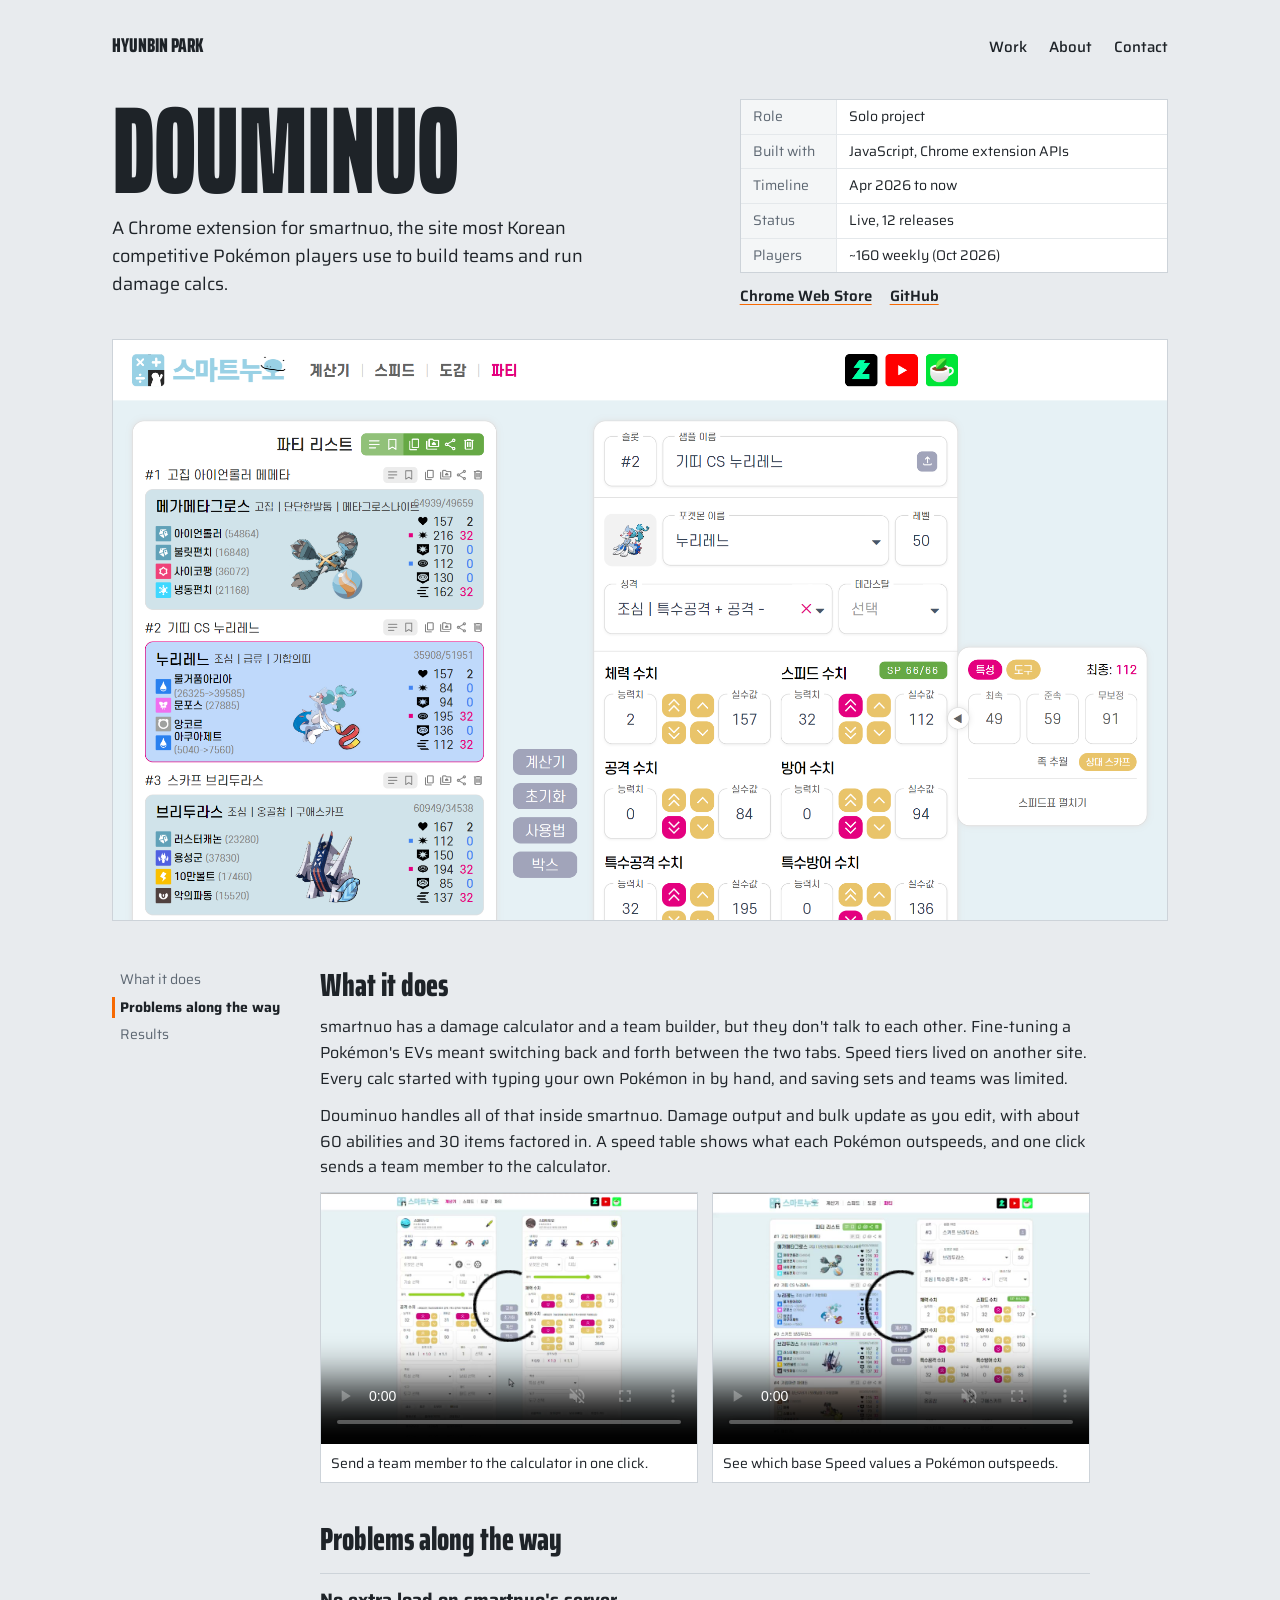
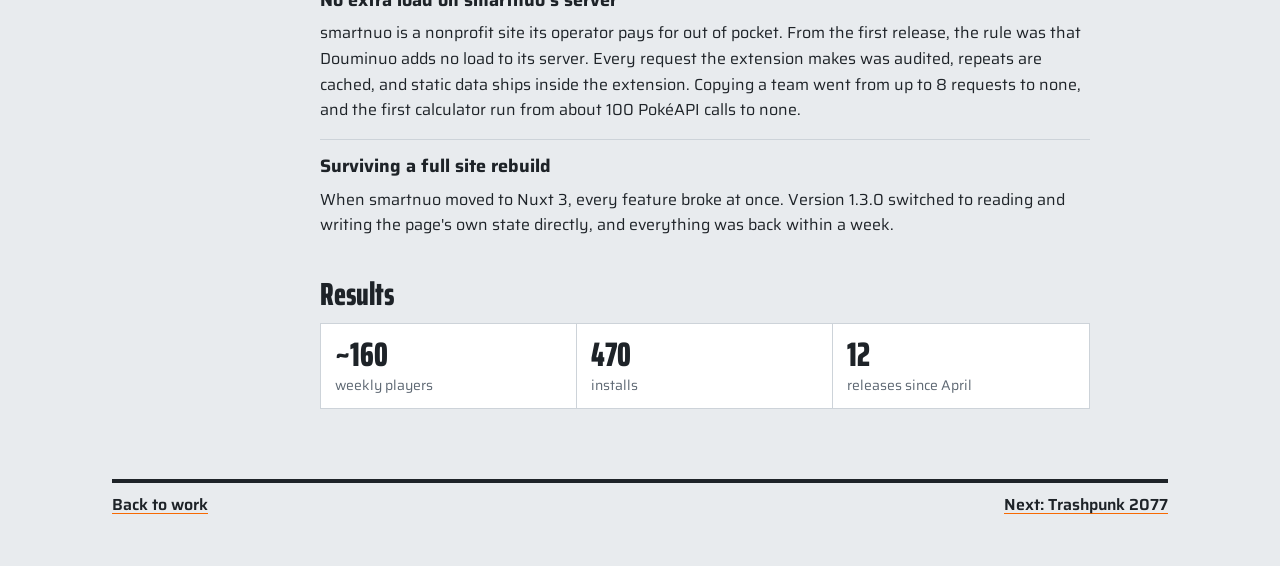
==== douminuo.html @ 26d714ae "fix: responsive and accessibility pass" ====
<!doctype html>
<html lang="en">
<head>
<meta charset="utf-8">
<meta name="viewport" content="width=device-width, initial-scale=1">
<title>Douminuo, Hyunbin Park</title>
<meta name="description" content="Douminuo, a Chrome extension for smartnuo used weekly by about 160 competitive Pokémon players.">
<link rel="preconnect" href="https://fonts.googleapis.com">
<link rel="preconnect" href="https://fonts.gstatic.com" crossorigin>
<link href="https://fonts.googleapis.com/css2?family=Saira:wdth,wght@50..125,300..900&display=swap" rel="stylesheet">
<link rel="stylesheet" href="styles.css">
</head>
<body>
<div class="page">
  <nav class="topbar" aria-label="Main"><a class="home" href="index.html">Hyunbin Park</a><span><a href="index.html#work">Work</a><a href="index.html#about">About</a><a href="index.html#contact">Contact</a></span></nav>

  <header class="cs-head">
    <div>
      <h1 class="cs-title">Douminuo</h1>
      <p class="sum">A Chrome extension for smartnuo, the site most Korean competitive Pokémon players use to build teams and run damage calcs.</p>
    </div>
    <div>
      <dl class="insp">
        <dt>Role</dt><dd>Solo project</dd>
        <dt>Built with</dt><dd>JavaScript, Chrome extension APIs</dd>
        <dt>Timeline</dt><dd>Apr 2026 to now</dd>
        <dt>Status</dt><dd>Live, 12 releases</dd>
        <dt>Players</dt><dd>~160 weekly (Oct 2026)</dd>
      </dl>
      <div class="links"><a href="https://chromewebstore.google.com/detail/bmgohocnliecjcefhnaakbdcfjcdmoan">Chrome Web Store</a><a href="https://github.com/douminuo/douminuo/blob/main/README.en.md">GitHub</a></div>
    </div>
  </header>

  <div class="heroimg"><img src="assets/douminuo-overview.png" alt="Douminuo showing damage and bulk numbers on smartnuo's team page" width="2093" height="1152"></div>

  <main class="cs-body">
    <nav class="toc" aria-label="On this page">
      <a href="#what">What it does</a><a href="#problems">Problems along the way</a><a href="#results">Results</a>
    </nav>
    <div class="col">
      <h2 id="what">What it does</h2>
      <p>smartnuo has a damage calculator and a team builder, but they don't talk to each other. Fine-tuning a Pokémon's EVs meant switching back and forth between the two tabs. Speed tiers lived on another site. Every calc started with typing your own Pokémon in by hand, and saving sets and teams was limited.</p>
      <p>Douminuo handles all of that inside smartnuo. Damage output and bulk update as you edit, with about 60 abilities and 30 items factored in. A speed table shows what each Pokémon outspeeds, and one click sends a team member to the calculator.</p>
      <div class="feat">
        <figure><video src="assets/douminuo-calc.mp4" width="960" height="640" poster="assets/douminuo-calc.jpg" muted loop playsinline preload="none" data-autoplay aria-label="A team member is sent to the calculator in one click"></video><figcaption>Send a team member to the calculator in one click.</figcaption></figure>
        <figure><video src="assets/douminuo-speed.mp4" width="960" height="640" poster="assets/douminuo-speed.jpg" muted loop playsinline preload="none" data-autoplay aria-label="The speed table lists which base Speed values a Pokémon outspeeds"></video><figcaption>See which base Speed values a Pokémon outspeeds.</figcaption></figure>
      </div>

      <h2 id="problems">Problems along the way</h2>
      <div class="prob">
        <h3>No extra load on smartnuo's server</h3>
        <p>smartnuo is a nonprofit site its operator pays for out of pocket. From the first release, the rule was that Douminuo adds no load to its server. Every request the extension makes was audited, repeats are cached, and static data ships inside the extension. Copying a team went from up to 8 requests to none, and the first calculator run from about 100 PokéAPI calls to none.</p>
      </div>
      <div class="prob">
        <h3>Surviving a full site rebuild</h3>
        <p>When smartnuo moved to Nuxt 3, every feature broke at once. Version 1.3.0 switched to reading and writing the page's own state directly, and everything was back within a week.</p>
      </div>

      <h2 id="results">Results</h2>
      <div class="nums">
        <div><b>~160</b>weekly players</div>
        <div><b>470</b>installs</div>
        <div><b>12</b>releases since April</div>
      </div>
    </div>
  </main>

  <nav class="pager" aria-label="Projects"><a href="index.html#work">Back to work</a><a href="trashpunk-2077.html">Next: Trashpunk 2077</a></nav>
</div>
<script>
  // Loops play only while on screen, never under reduced motion; controls let anyone pause them.
  const calm = matchMedia('(prefers-reduced-motion: reduce)').matches;
  const vids = document.querySelectorAll('video[data-autoplay]');
  vids.forEach(v => v.controls = true);
  if (!calm) {
    const vio = new IntersectionObserver(es => es.forEach(e => {
      const v = e.target; v.inView = e.isIntersecting;
      if (!v.inView) v.pause(); else if (!v.held) v.play();
    }));
    vids.forEach(v => {
      // A loop the visitor paused stays paused when scrolled back into view.
      v.addEventListener('pause', () => { if (v.inView) v.held = true; });
      v.addEventListener('play', () => { v.held = false; });
      vio.observe(v);
    });
  }
  // Mark the TOC entry for the section nearest the top of the screen.
  const tio = new IntersectionObserver(es => es.forEach(e => {
    if (e.isIntersecting) document.querySelectorAll('.toc a').forEach(a => a.setAttribute('aria-current', a.hash === '#' + e.target.id));
  }), { rootMargin: '0px 0px -60% 0px' });
  document.querySelectorAll('.col h2[id]').forEach(h => tio.observe(h));
</script>
</body>
</html>
---- styles.css ----
:root {
  --bg: #E8EBEE; --surface: #FFFFFF; --ink: #1E2328; --muted: #5E6873; --line: #CDD3D9; --accent: #F76902;
  --row: #E4E8EB; --key: #F4F6F7; --media: #D9DEE3;
}
* { box-sizing: border-box; }
html { -webkit-text-size-adjust: 100%; }
body { margin: 0; background: var(--bg); color: var(--ink); font-family: "Saira", sans-serif; font-size: 16px; line-height: 1.55; }
p { margin: 0 0 12px; text-wrap: pretty; }
h1, h2, h3 { text-wrap: balance; }
img, video { display: block; width: 100%; height: auto; }
a { color: var(--ink); text-decoration-color: var(--accent); text-underline-offset: 3px; }
a:hover { color: var(--accent); }
:focus-visible { outline: 3px solid var(--accent); outline-offset: 2px; }

.page { max-width: 1120px; margin: 0 auto; padding: 28px 32px 48px; }
.nav, .topbar { display: flex; justify-content: flex-end; gap: 22px; font-size: 15px; font-weight: 500; }
.topbar { justify-content: space-between; align-items: baseline; }
.nav a, .topbar a { text-decoration: none; }
.nav a, .topbar a, .more a, .links a, .lk a, .contact a { padding-block: 2px; }
.topbar .home { font-stretch: 62%; font-weight: 850; font-size: 20px; text-transform: uppercase; white-space: nowrap; }
.topbar span { display: flex; gap: 22px; }

/* Homepage hero */
.hero { margin-top: 28px; }
.name { font-stretch: 50%; font-weight: 900; font-size: clamp(72px, 13vw, 168px); line-height: .8; letter-spacing: -1px; margin: 0; text-transform: uppercase; }
.hero-row { display: flex; justify-content: space-between; align-items: baseline; gap: 8px 16px; flex-wrap: wrap;
  border-top: 4px solid var(--ink); margin-top: 14px; padding-top: 8px; }
.role { font-weight: 700; font-size: 20px; }
/* Orange as a marker, not text: #F76902 on --bg is 2.5:1. */
.avail { font-weight: 600; border-left: 4px solid var(--accent); padding-left: 8px; }
.lede { margin-top: 10px; max-width: 60ch; font-size: 17px; }

/* Featured projects */
.work { margin-top: 56px; display: grid; gap: 28px; }
.proj { display: grid; grid-template-columns: 7fr 5fr; background: var(--surface); border: 1px solid var(--line); }
.proj .media { border-right: 1px solid var(--line); background: var(--media); }
.side { display: flex; flex-direction: column; }
.proj h2 { font-stretch: 62%; font-weight: 850; font-size: 38px; line-height: 1; margin: 16px 16px 6px; }
.blurb { margin: 0 16px 14px; font-size: 15px; max-width: 44ch; }
.insp { display: grid; grid-template-columns: 96px 1fr; font-size: 14px; margin: 0; }
.proj .insp { border-top: 1px solid var(--line); margin-top: auto; }
.insp dt, .insp dd { margin: 0; padding: 6px 12px; border-bottom: 1px solid var(--row); }
.insp dt { color: var(--muted); background: var(--key); border-right: 1px solid var(--row); }
.insp dt:last-of-type, .insp dd:last-of-type { border-bottom: 0; }
.more { padding: 10px 16px; border-top: 1px solid var(--line); font-weight: 600; font-size: 15px; display: flex; flex-wrap: wrap; gap: 6px 18px; }

/* Sections */
.sec-h { font-stretch: 62%; font-weight: 850; font-size: 34px; line-height: 1.05; margin: 64px 0 10px; }
.other { width: 100%; border-collapse: collapse; font-size: 15px; }
.other th, .other td { padding: 9px 10px 9px 0; border-top: 1px solid var(--line); vertical-align: baseline; }
.other th { font-weight: 700; text-align: left; width: 170px; }
.other .eng { color: var(--muted); width: 110px; }
.other .lk { text-align: right; width: 70px; }
.about { display: grid; grid-template-columns: 160px 1fr; gap: 24px; align-items: start; }
.about img { aspect-ratio: 1; object-fit: cover; object-position: 50% 30%; }
.about p { max-width: 62ch; }
.contact { display: flex; flex-wrap: wrap; gap: 10px 28px; font-size: 17px; font-weight: 600; }

/* Case study */
.cs-head { display: grid; grid-template-columns: 7fr 5fr; gap: 28px; margin-top: 36px; align-items: end; }
.cs-title { font-stretch: 50%; font-weight: 900; font-size: clamp(56px, 10vw, 124px); line-height: .82; margin: 0; letter-spacing: -1px; text-transform: uppercase; }
.sum { font-size: 18px; margin-top: 14px; max-width: 46ch; }
.cs-head .insp { background: var(--surface); border: 1px solid var(--line); }
.links { display: flex; flex-wrap: wrap; gap: 6px 18px; font-weight: 600; font-size: 15px; margin-top: 10px; }
.heroimg { margin-top: 28px; border: 1px solid var(--line); background: var(--media); }
.cs-body { display: grid; grid-template-columns: 180px 1fr; gap: 28px; margin-top: 48px; }
.toc { position: sticky; top: 16px; align-self: start; font-size: 14px; display: flex; flex-direction: column; gap: 6px; }
.toc a { text-decoration: none; color: var(--muted); padding-left: 8px; }
.toc a[aria-current="true"] { color: var(--ink); font-weight: 700; box-shadow: inset 3px 0 0 var(--accent); }
.col { max-width: 70ch; min-width: 0; line-height: 1.6; }
.col h2 { font-stretch: 62%; font-weight: 850; font-size: 32px; line-height: 1.05; margin: 40px 0 12px; scroll-margin-top: 16px; }
.col h2:first-child { margin-top: 0; }
.feat { display: grid; grid-template-columns: 1fr 1fr; gap: 14px; margin: 6px 0 4px; }
.feat figure { margin: 0; background: var(--surface); border: 1px solid var(--line); }
.feat figcaption { font-size: 14px; padding: 8px 10px; }
.prob { border-top: 1px solid var(--line); padding-top: 12px; margin-top: 16px; }
.prob h3 { font-size: 18px; font-weight: 700; margin: 0 0 6px; }
.nums { display: grid; grid-template-columns: repeat(3, 1fr); background: var(--surface); border: 1px solid var(--line); margin: 6px 0 14px; }
.nums div { padding: 12px 14px; border-right: 1px solid var(--line); font-size: 14px; color: var(--muted); }
.nums div:last-child { border-right: 0; }
.nums b { display: block; font-stretch: 62%; font-weight: 850; font-size: 34px; color: var(--ink); line-height: 1.1; }
.diagram { background: var(--surface); border: 1px solid var(--line); padding: 18px; margin: 6px 0 14px; overflow-x: auto; }
.diagram svg { width: 100%; min-width: 520px; height: auto; font-family: "Saira", sans-serif; }
.pager { display: flex; justify-content: space-between; gap: 16px; border-top: 4px solid var(--ink); margin-top: 56px; padding-top: 10px; font-weight: 600; }

@media (max-width: 760px) {
  .page { padding: 20px 16px 40px; }
  .proj, .cs-head, .cs-body, .about { grid-template-columns: 1fr; }
  .proj .media { border-right: 0; border-bottom: 1px solid var(--line); }
  .toc { display: none; }
  .feat { grid-template-columns: 1fr; }
  .about img { width: 140px; }
  .other th { width: auto; }
  .other .eng { display: none; }
  .nums b { font-size: 26px; }
}
@media (prefers-reduced-motion: reduce) { html { scroll-behavior: auto; } }
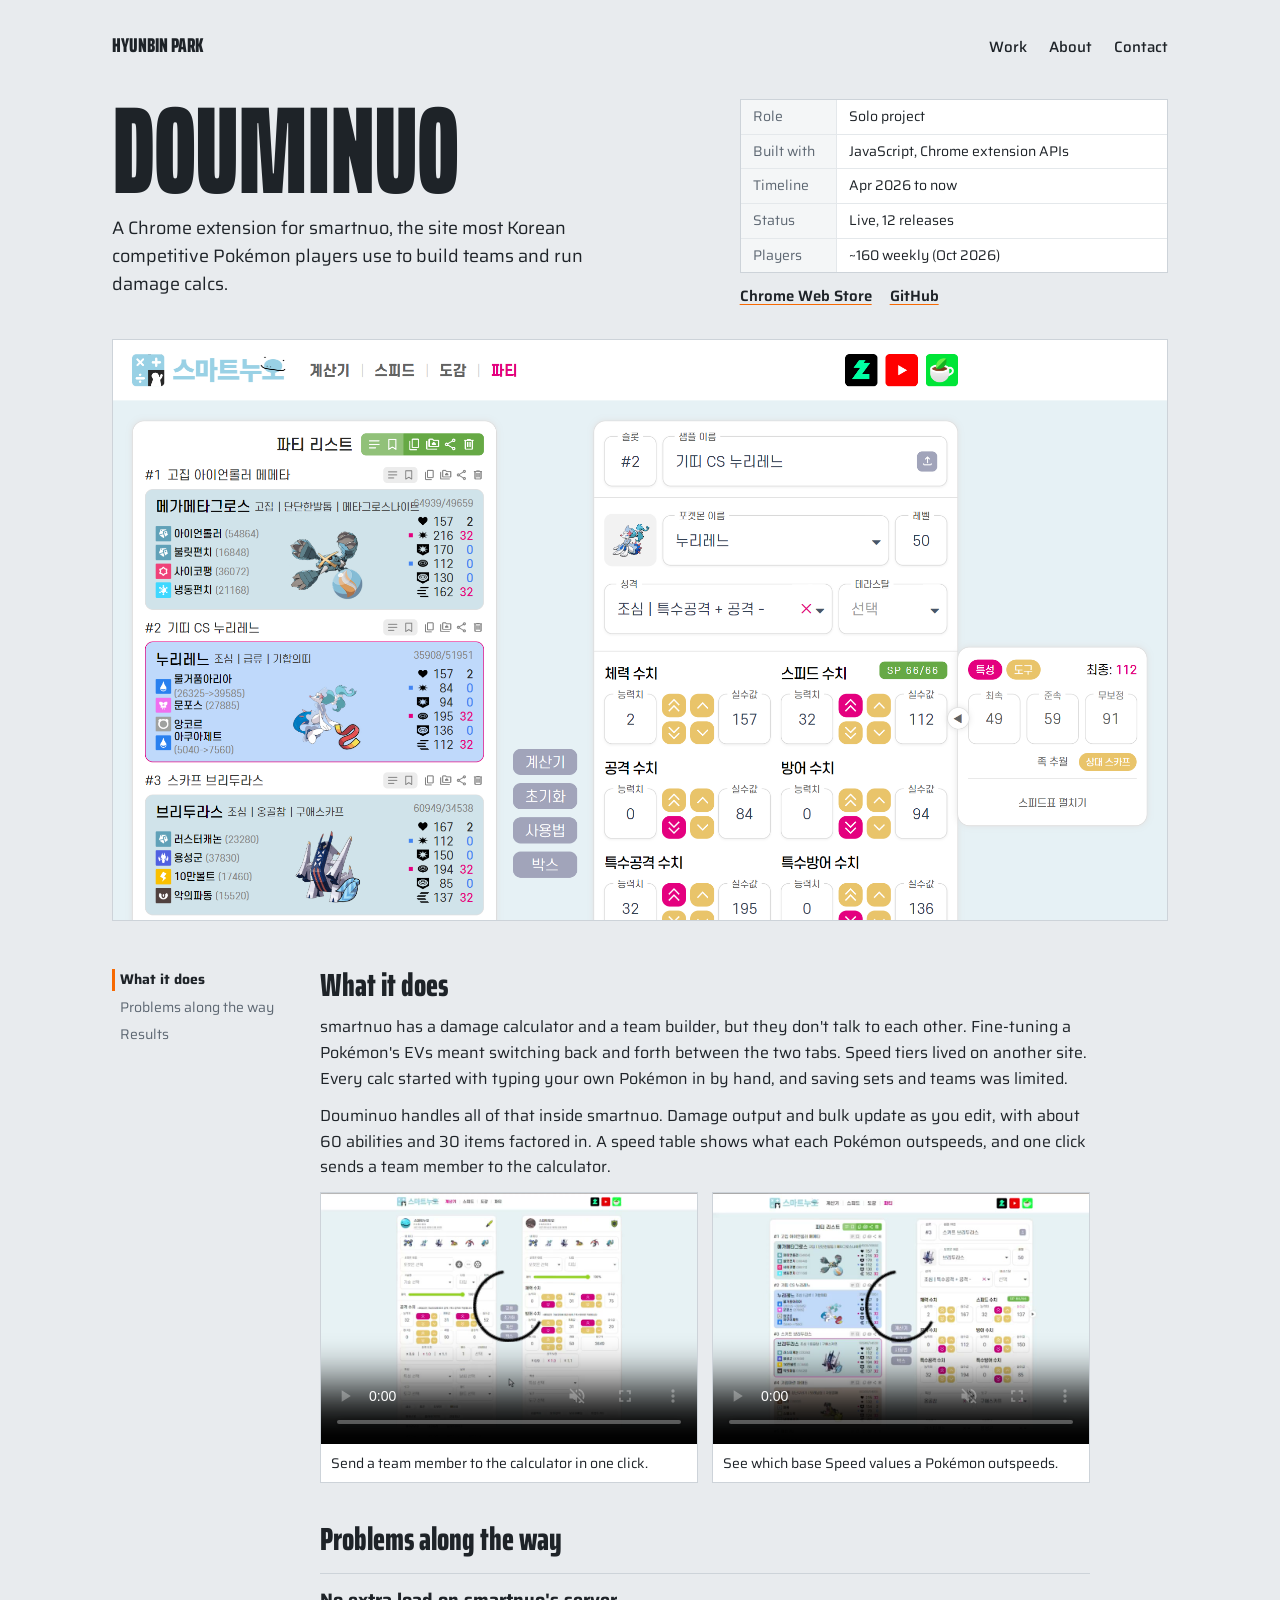
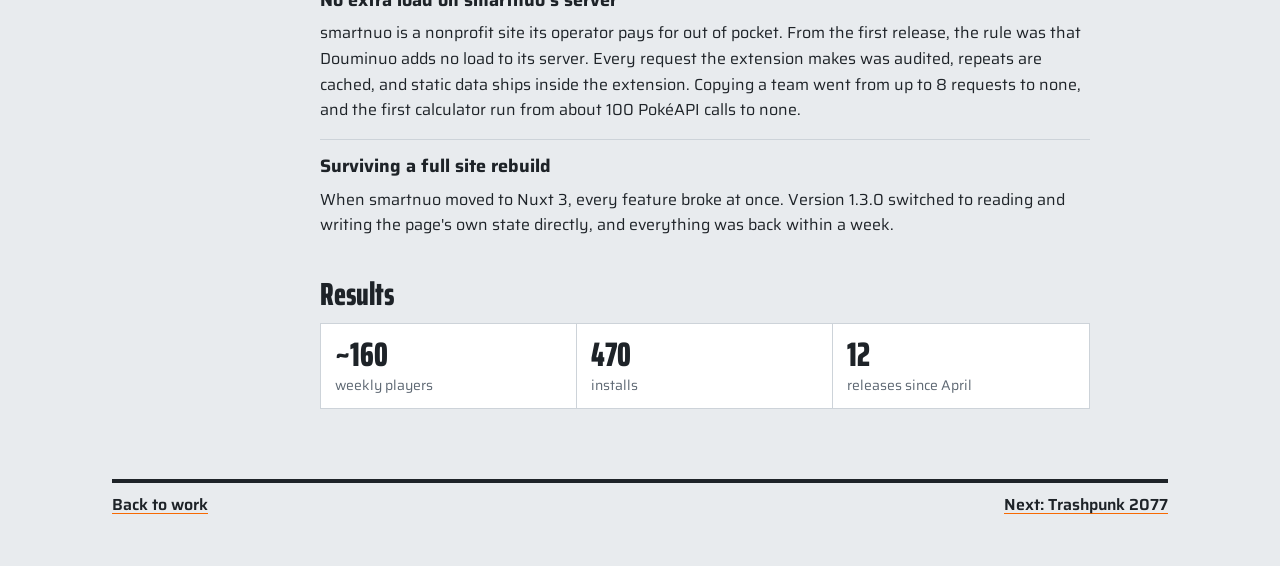
==== commit 99d6c640: "fix: highlight the last case study section in the table of contents" ====
--- a/douminuo.html
+++ b/douminuo.html
@@ -84,11 +84,17 @@
       vio.observe(v);
     });
   }
-  // Mark the TOC entry for the section nearest the top of the screen.
-  const tio = new IntersectionObserver(es => es.forEach(e => {
-    if (e.isIntersecting) document.querySelectorAll('.toc a').forEach(a => a.setAttribute('aria-current', a.hash === '#' + e.target.id));
-  }), { rootMargin: '0px 0px -60% 0px' });
-  document.querySelectorAll('.col h2[id]').forEach(h => tio.observe(h));
+  // Mark the TOC entry for the last section whose heading has passed 40% down the screen.
+  // At the bottom of the page the last section wins, since short ones never reach that line.
+  const heads = [...document.querySelectorAll('.col h2[id]')];
+  const tocLinks = document.querySelectorAll('.toc a');
+  function markToc() {
+    const atEnd = scrollY + innerHeight >= document.documentElement.scrollHeight - 2;
+    const cur = atEnd ? heads.at(-1) : heads.filter(h => h.getBoundingClientRect().top < innerHeight * 0.4).at(-1) ?? heads[0];
+    tocLinks.forEach(a => a.hash === '#' + cur.id ? a.setAttribute('aria-current', 'location') : a.removeAttribute('aria-current'));
+  }
+  addEventListener('scroll', markToc, { passive: true });
+  markToc();
 </script>
 </body>
 </html>
--- a/styles.css
+++ b/styles.css
@@ -66,7 +66,7 @@
 .cs-body { display: grid; grid-template-columns: 180px 1fr; gap: 28px; margin-top: 48px; }
 .toc { position: sticky; top: 16px; align-self: start; font-size: 14px; display: flex; flex-direction: column; gap: 6px; }
 .toc a { text-decoration: none; color: var(--muted); padding-left: 8px; }
-.toc a[aria-current="true"] { color: var(--ink); font-weight: 700; box-shadow: inset 3px 0 0 var(--accent); }
+.toc a[aria-current] { color: var(--ink); font-weight: 700; box-shadow: inset 3px 0 0 var(--accent); }
 .col { max-width: 70ch; min-width: 0; line-height: 1.6; }
 .col h2 { font-stretch: 62%; font-weight: 850; font-size: 32px; line-height: 1.05; margin: 40px 0 12px; scroll-margin-top: 16px; }
 .col h2:first-child { margin-top: 0; }
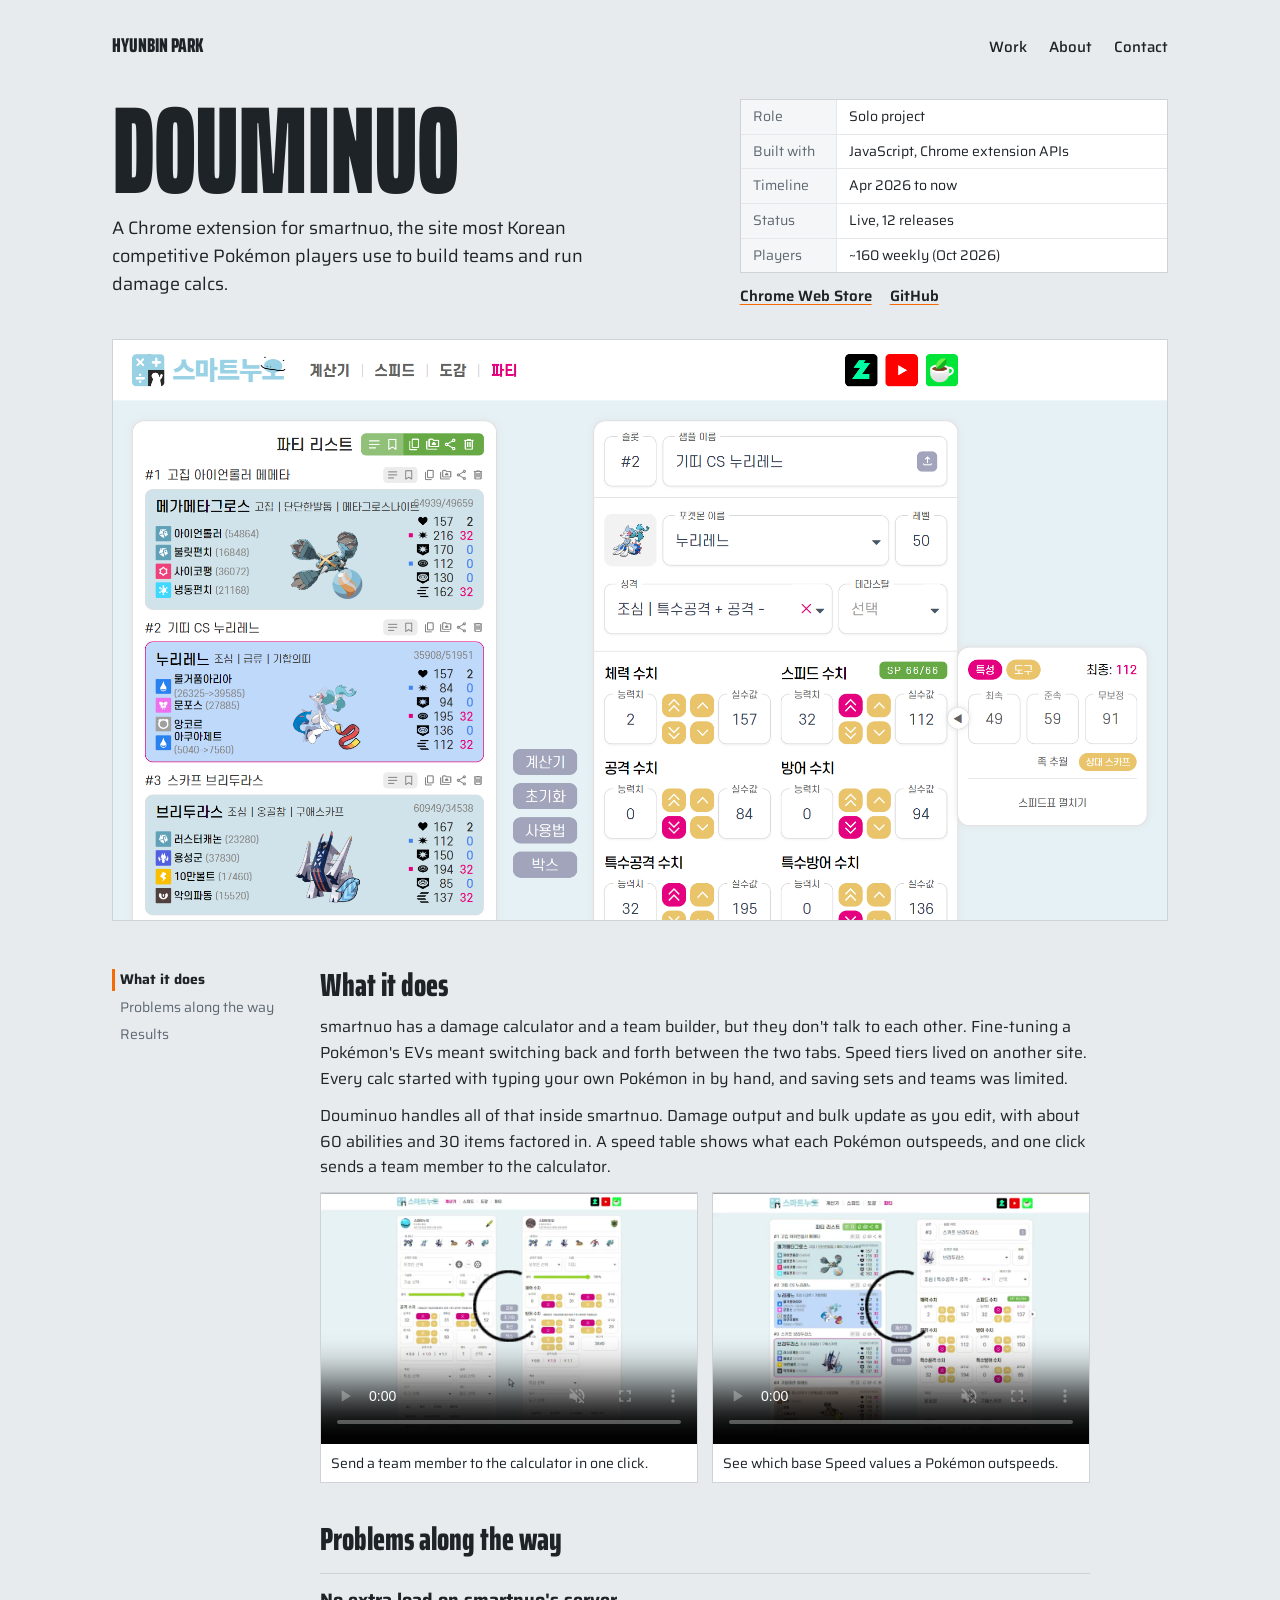
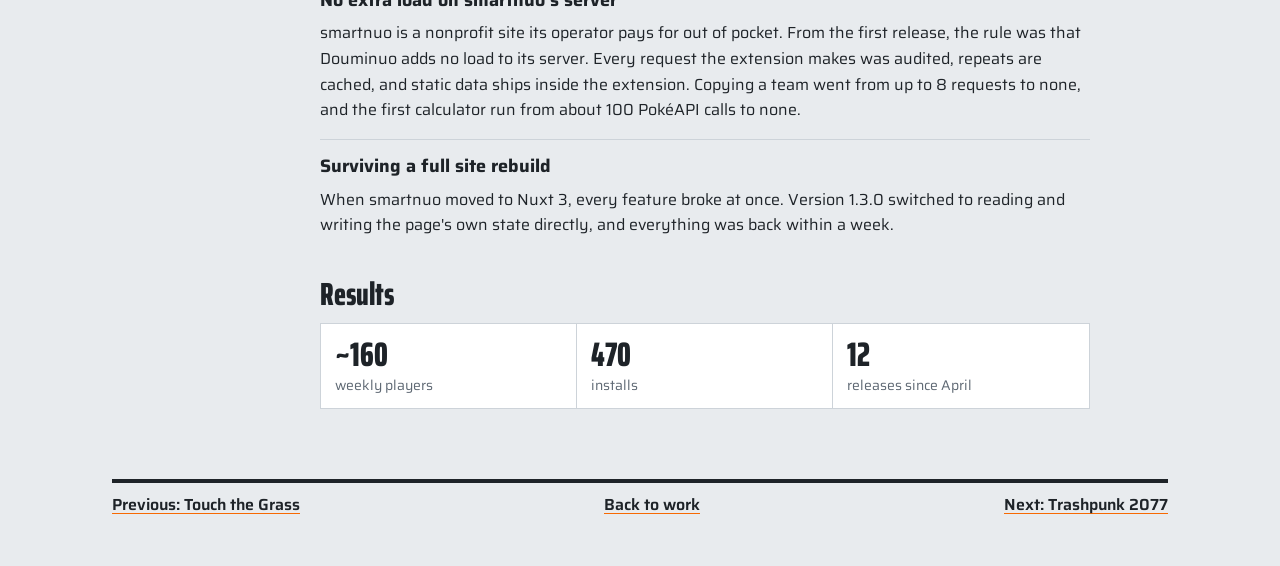
==== commit 504e3be8: "fix: open external links in new tabs, add previous links, fill card media" ====
--- a/douminuo.html
+++ b/douminuo.html
@@ -27,7 +27,7 @@
         <dt>Status</dt><dd>Live, 12 releases</dd>
         <dt>Players</dt><dd>~160 weekly (Oct 2026)</dd>
       </dl>
-      <div class="links"><a href="https://chromewebstore.google.com/detail/bmgohocnliecjcefhnaakbdcfjcdmoan">Chrome Web Store</a><a href="https://github.com/douminuo/douminuo/blob/main/README.en.md">GitHub</a></div>
+      <div class="links"><a href="https://chromewebstore.google.com/detail/bmgohocnliecjcefhnaakbdcfjcdmoan" target="_blank" rel="noopener">Chrome Web Store</a><a href="https://github.com/douminuo/douminuo/blob/main/README.en.md" target="_blank" rel="noopener">GitHub</a></div>
     </div>
   </header>
 
@@ -65,7 +65,7 @@
     </div>
   </main>
 
-  <nav class="pager" aria-label="Projects"><a href="index.html#work">Back to work</a><a href="trashpunk-2077.html">Next: Trashpunk 2077</a></nav>
+  <nav class="pager" aria-label="Projects"><a href="touch-the-grass.html">Previous: Touch the Grass</a><a href="index.html#work">Back to work</a><a href="trashpunk-2077.html">Next: Trashpunk 2077</a></nav>
 </div>
 <script>
   // Loops play only while on screen, never under reduced motion; controls let anyone pause them.
--- a/styles.css
+++ b/styles.css
@@ -34,6 +34,8 @@
 .work { margin-top: 56px; display: grid; gap: 28px; }
 .proj { display: grid; grid-template-columns: 7fr 5fr; background: var(--surface); border: 1px solid var(--line); }
 .proj .media { border-right: 1px solid var(--line); background: var(--media); }
+/* Fill the media column when the side column is taller than the image. */
+.proj .media img { height: 100%; object-fit: cover; }
 .side { display: flex; flex-direction: column; }
 .proj h2 { font-stretch: 62%; font-weight: 850; font-size: 38px; line-height: 1; margin: 16px 16px 6px; }
 .blurb { margin: 0 16px 14px; font-size: 15px; max-width: 44ch; }
@@ -81,7 +83,7 @@
 .nums b { display: block; font-stretch: 62%; font-weight: 850; font-size: 34px; color: var(--ink); line-height: 1.1; }
 .diagram { background: var(--surface); border: 1px solid var(--line); padding: 18px; margin: 6px 0 14px; overflow-x: auto; }
 .diagram svg { width: 100%; min-width: 520px; height: auto; font-family: "Saira", sans-serif; }
-.pager { display: flex; justify-content: space-between; gap: 16px; border-top: 4px solid var(--ink); margin-top: 56px; padding-top: 10px; font-weight: 600; }
+.pager { display: flex; flex-wrap: wrap; justify-content: space-between; gap: 8px 16px; border-top: 4px solid var(--ink); margin-top: 56px; padding-top: 10px; font-weight: 600; }
 
 @media (max-width: 760px) {
   .page { padding: 20px 16px 40px; }
@@ -93,5 +95,8 @@
   .other th { width: auto; }
   .other .eng { display: none; }
   .nums b { font-size: 26px; }
+  .pager { display: grid; grid-template-columns: 1fr 1fr; }
+  .pager a:nth-child(2) { order: 1; grid-column: 1 / -1; }
+  .pager a:last-child { text-align: right; }
 }
 @media (prefers-reduced-motion: reduce) { html { scroll-behavior: auto; } }
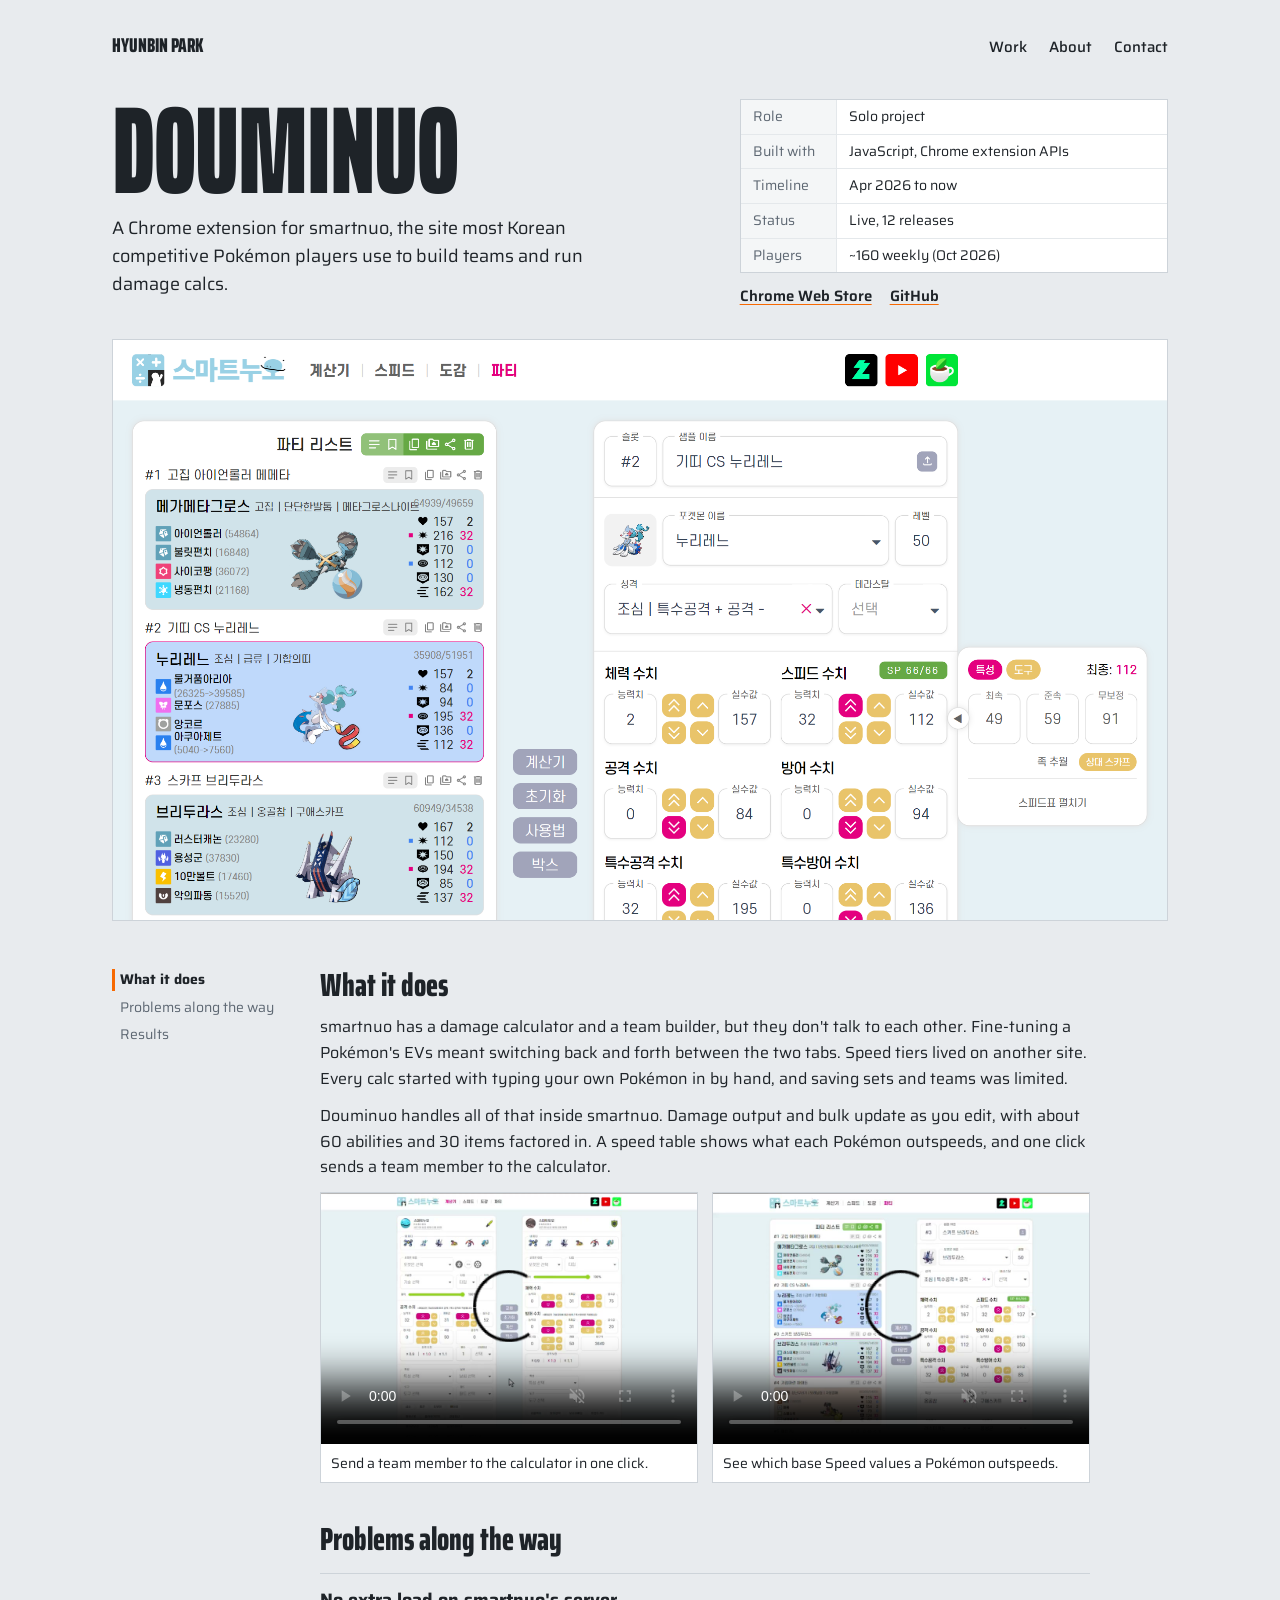
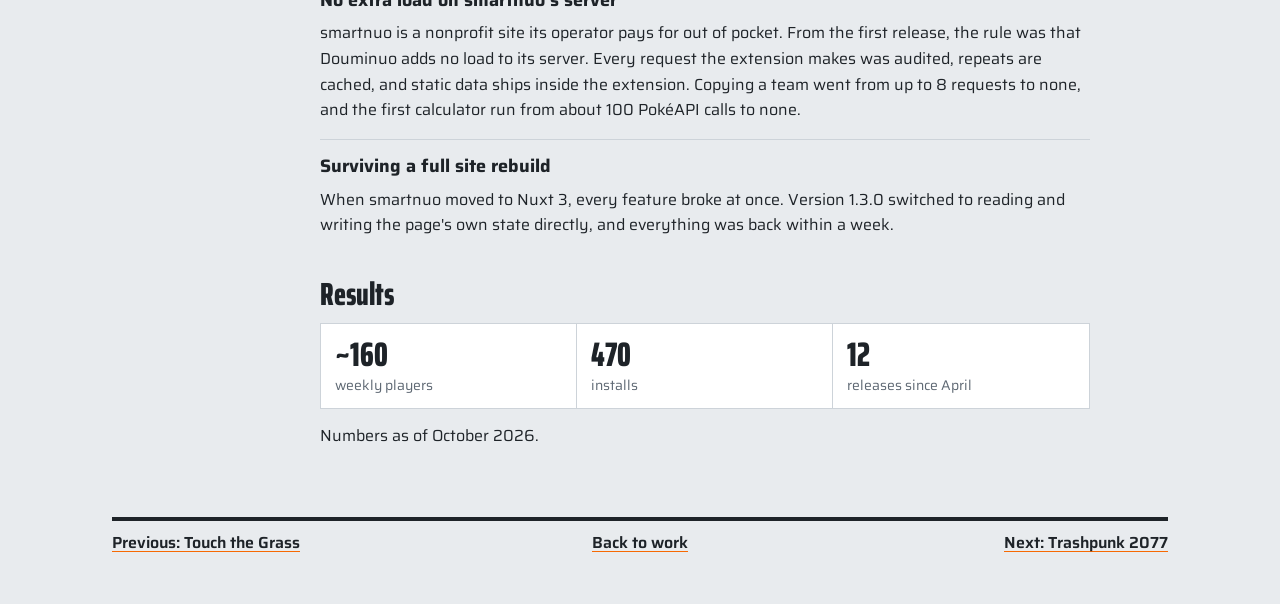
==== commit 3b979e3b: "feat: trim other work, make rows clickable, date Douminuo results" ====
--- a/douminuo.html
+++ b/douminuo.html
@@ -62,6 +62,7 @@
         <div><b>470</b>installs</div>
         <div><b>12</b>releases since April</div>
       </div>
+      <p>Numbers as of October 2026.</p>
     </div>
   </main>
 
--- a/styles.css
+++ b/styles.css
@@ -32,12 +32,20 @@
 
 /* Featured projects */
 .work { margin-top: 56px; display: grid; gap: 28px; }
-.proj { display: grid; grid-template-columns: 7fr 5fr; background: var(--surface); border: 1px solid var(--line); }
+.proj { position: relative; display: grid; grid-template-columns: 7fr 5fr; background: var(--surface); border: 1px solid var(--line); }
 .proj .media { border-right: 1px solid var(--line); background: var(--media); }
 /* Fill the media column when the side column is taller than the image. */
 .proj .media img { height: 100%; object-fit: cover; }
 .side { display: flex; flex-direction: column; }
 .proj h2 { font-stretch: 62%; font-weight: 850; font-size: 38px; line-height: 1; margin: 16px 16px 6px; }
+/* The title link covers the whole card; the outside links sit above it. */
+.proj h2 a { text-decoration: none; }
+.proj h2 a::after { content: ""; position: absolute; inset: 0; }
+.proj h2 a:focus-visible { outline: none; }
+.proj:has(h2 a:focus-visible) { outline: 3px solid var(--accent); outline-offset: 2px; }
+.proj:has(h2 a:hover) { border-color: var(--ink); }
+.proj:has(h2 a:hover) h2 a { color: var(--ink); text-decoration: underline; text-decoration-color: var(--accent); text-decoration-thickness: 3px; }
+.proj .more a { position: relative; z-index: 1; }
 .blurb { margin: 0 16px 14px; font-size: 15px; max-width: 44ch; }
 .insp { display: grid; grid-template-columns: 96px 1fr; font-size: 14px; margin: 0; }
 .proj .insp { border-top: 1px solid var(--line); margin-top: auto; }
@@ -49,14 +57,29 @@
 /* Sections */
 .sec-h { font-stretch: 62%; font-weight: 850; font-size: 34px; line-height: 1.05; margin: 64px 0 10px; }
 .other { width: 100%; border-collapse: collapse; font-size: 15px; }
-.other th, .other td { padding: 9px 10px 9px 0; border-top: 1px solid var(--line); vertical-align: baseline; }
+.other th, .other td { padding: 9px 10px; border-top: 1px solid var(--line); vertical-align: baseline; }
 .other th { font-weight: 700; text-align: left; width: 170px; }
 .other .eng { color: var(--muted); width: 110px; }
-.other .lk { text-align: right; width: 70px; }
+/* The name link covers the whole row. */
+.other tr { position: relative; }
+.other th a { text-decoration: none; }
+.other th a::after { content: ""; position: absolute; inset: 0; }
+.other th a:focus-visible { outline: none; }
+.other tr:has(a:focus-visible) { outline: 3px solid var(--accent); outline-offset: -1px; }
+.other tr:has(a:hover) { background: var(--surface); }
+.other tr:has(a:hover) th a { color: var(--ink); text-decoration: underline; text-decoration-color: var(--accent); }
 .about { display: grid; grid-template-columns: 160px 1fr; gap: 24px; align-items: start; }
 .about img { aspect-ratio: 1; object-fit: cover; object-position: 50% 30%; }
 .about p { max-width: 62ch; }
-.contact { display: flex; flex-wrap: wrap; gap: 10px 28px; font-size: 17px; font-weight: 600; }
+.contact { display: grid; grid-template-columns: repeat(5, 1fr); background: var(--surface); border: 1px solid var(--line); }
+.contact a { display: flex; flex-direction: column; gap: 14px; padding: 18px 16px; border-right: 1px solid var(--line); text-decoration: none; font-size: 17px; font-weight: 700; line-height: 1.2; }
+.contact a:last-child { border-right: 0; }
+.contact a:hover { color: var(--ink); background: var(--key); }
+.contact a:hover svg { color: var(--accent); }
+.contact svg { width: 32px; height: 32px; fill: currentColor; }
+.contact .cut { fill: none; stroke: var(--surface); stroke-width: 1.6; }
+.contact a:hover .cut { stroke: var(--key); }
+.contact small { display: block; margin-top: 3px; font-size: 14px; font-weight: 400; color: var(--muted); overflow-wrap: anywhere; }
 
 /* Case study */
 .cs-head { display: grid; grid-template-columns: 7fr 5fr; gap: 28px; margin-top: 36px; align-items: end; }
@@ -81,9 +104,9 @@
 .nums div { padding: 12px 14px; border-right: 1px solid var(--line); font-size: 14px; color: var(--muted); }
 .nums div:last-child { border-right: 0; }
 .nums b { display: block; font-stretch: 62%; font-weight: 850; font-size: 34px; color: var(--ink); line-height: 1.1; }
-.diagram { background: var(--surface); border: 1px solid var(--line); padding: 18px; margin: 6px 0 14px; overflow-x: auto; }
-.diagram svg { width: 100%; min-width: 520px; height: auto; font-family: "Saira", sans-serif; }
-.pager { display: flex; flex-wrap: wrap; justify-content: space-between; gap: 8px 16px; border-top: 4px solid var(--ink); margin-top: 56px; padding-top: 10px; font-weight: 600; }
+.pager { display: grid; grid-template-columns: 1fr auto 1fr; gap: 8px 16px; border-top: 4px solid var(--ink); margin-top: 56px; padding-top: 10px; font-weight: 600; }
+.pager a:nth-child(2) { justify-self: center; }
+.pager a:last-child { justify-self: end; text-align: right; }
 
 @media (max-width: 760px) {
   .page { padding: 20px 16px 40px; }
@@ -95,8 +118,11 @@
   .other th { width: auto; }
   .other .eng { display: none; }
   .nums b { font-size: 26px; }
-  .pager { display: grid; grid-template-columns: 1fr 1fr; }
-  .pager a:nth-child(2) { order: 1; grid-column: 1 / -1; }
-  .pager a:last-child { text-align: right; }
+  .pager { grid-template-columns: 1fr 1fr; }
+  .pager a:nth-child(2) { order: 1; grid-column: 1 / -1; justify-self: start; }
+  .contact { grid-template-columns: 1fr; }
+  .contact a { flex-direction: row; align-items: center; border-right: 0; border-bottom: 1px solid var(--line); padding: 12px 14px; }
+  .contact a:last-child { border-bottom: 0; }
+  .contact svg { width: 28px; height: 28px; flex: none; }
 }
 @media (prefers-reduced-motion: reduce) { html { scroll-behavior: auto; } }
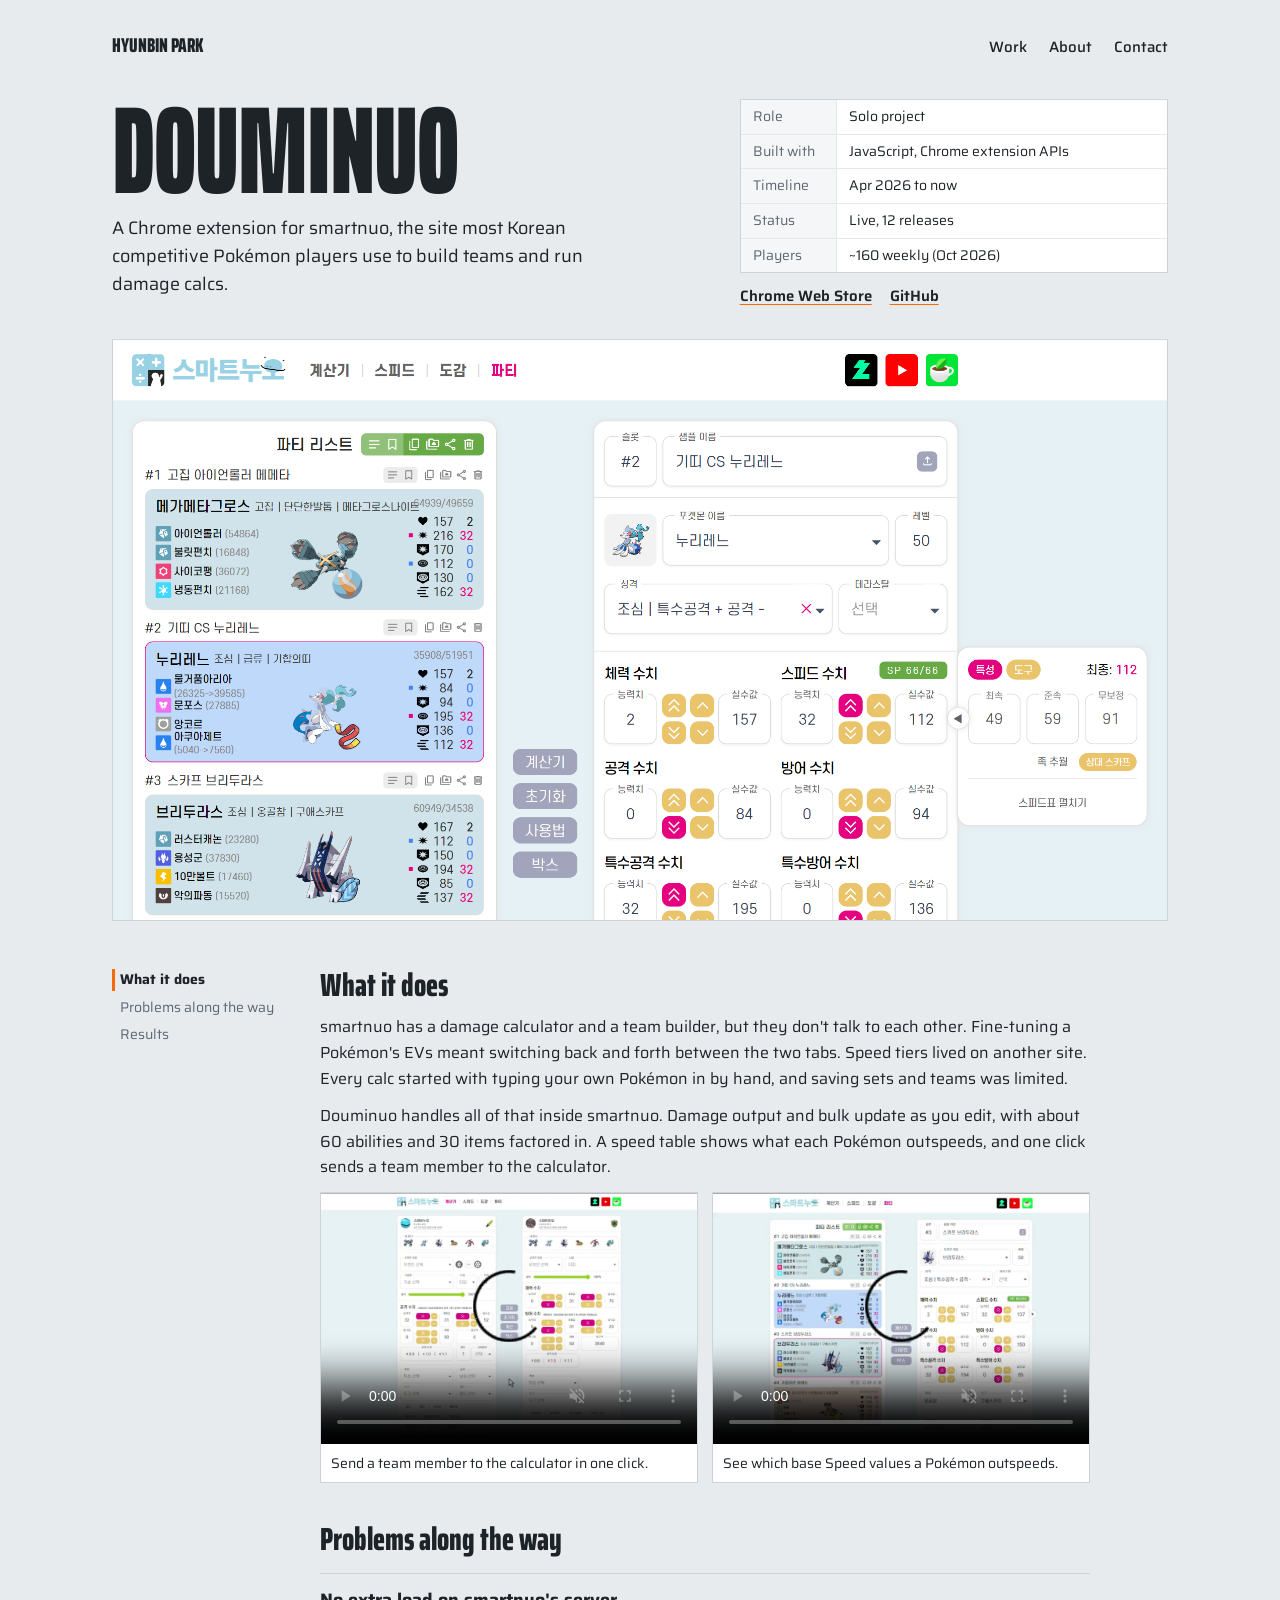
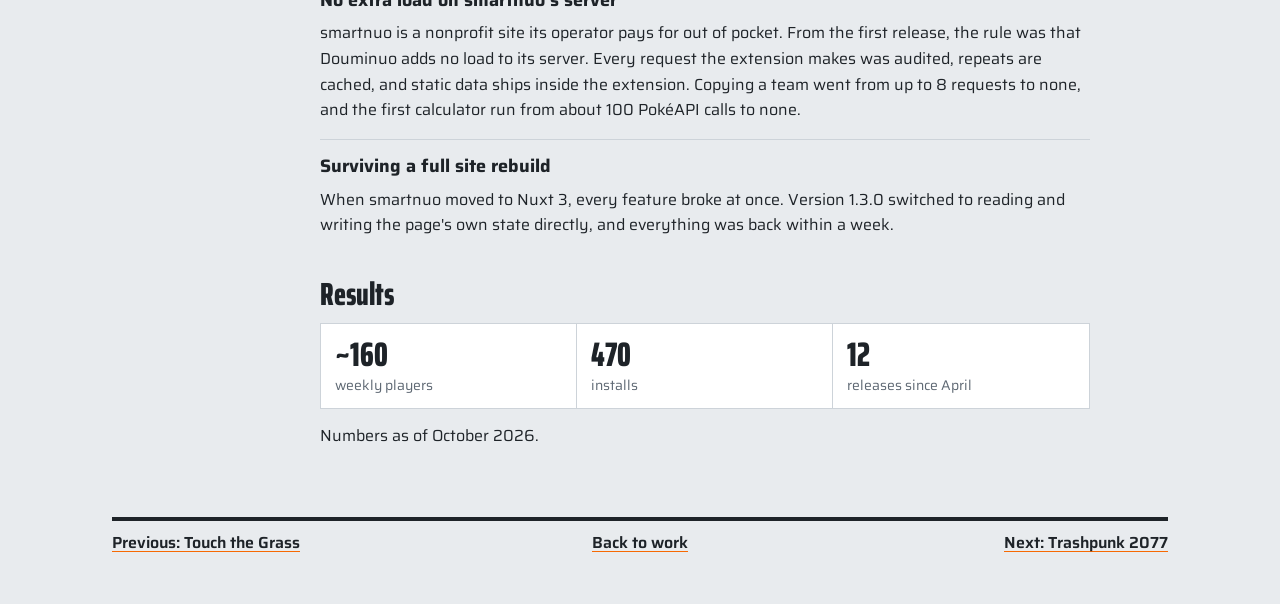
==== commit dbab0a8a: "chore: keep the site out of search results" ====
--- a/douminuo.html
+++ b/douminuo.html
@@ -3,6 +3,7 @@
 <head>
 <meta charset="utf-8">
 <meta name="viewport" content="width=device-width, initial-scale=1">
+<meta name="robots" content="noindex">
 <title>Douminuo, Hyunbin Park</title>
 <meta name="description" content="Douminuo, a Chrome extension for smartnuo used weekly by about 160 competitive Pokémon players.">
 <link rel="preconnect" href="https://fonts.googleapis.com">
--- a/styles.css
+++ b/styles.css
@@ -117,6 +117,8 @@
   .about img { width: 140px; }
   .other th { width: auto; }
   .other .eng { display: none; }
+  /* No hover on touch screens, so mark the rows as links that open elsewhere. */
+  .other td:nth-child(2) { padding-right: 30px; background: url("data:image/svg+xml,%3Csvg xmlns='http://www.w3.org/2000/svg' viewBox='0 0 24 24' fill='none' stroke='%235E6873' stroke-width='2.2' stroke-linecap='square'%3E%3Cpath d='M7 17 17 7M9 7h8v8'/%3E%3C/svg%3E") no-repeat right 4px center / 16px; }
   .nums b { font-size: 26px; }
   .pager { grid-template-columns: 1fr 1fr; }
   .pager a:nth-child(2) { order: 1; grid-column: 1 / -1; justify-self: start; }
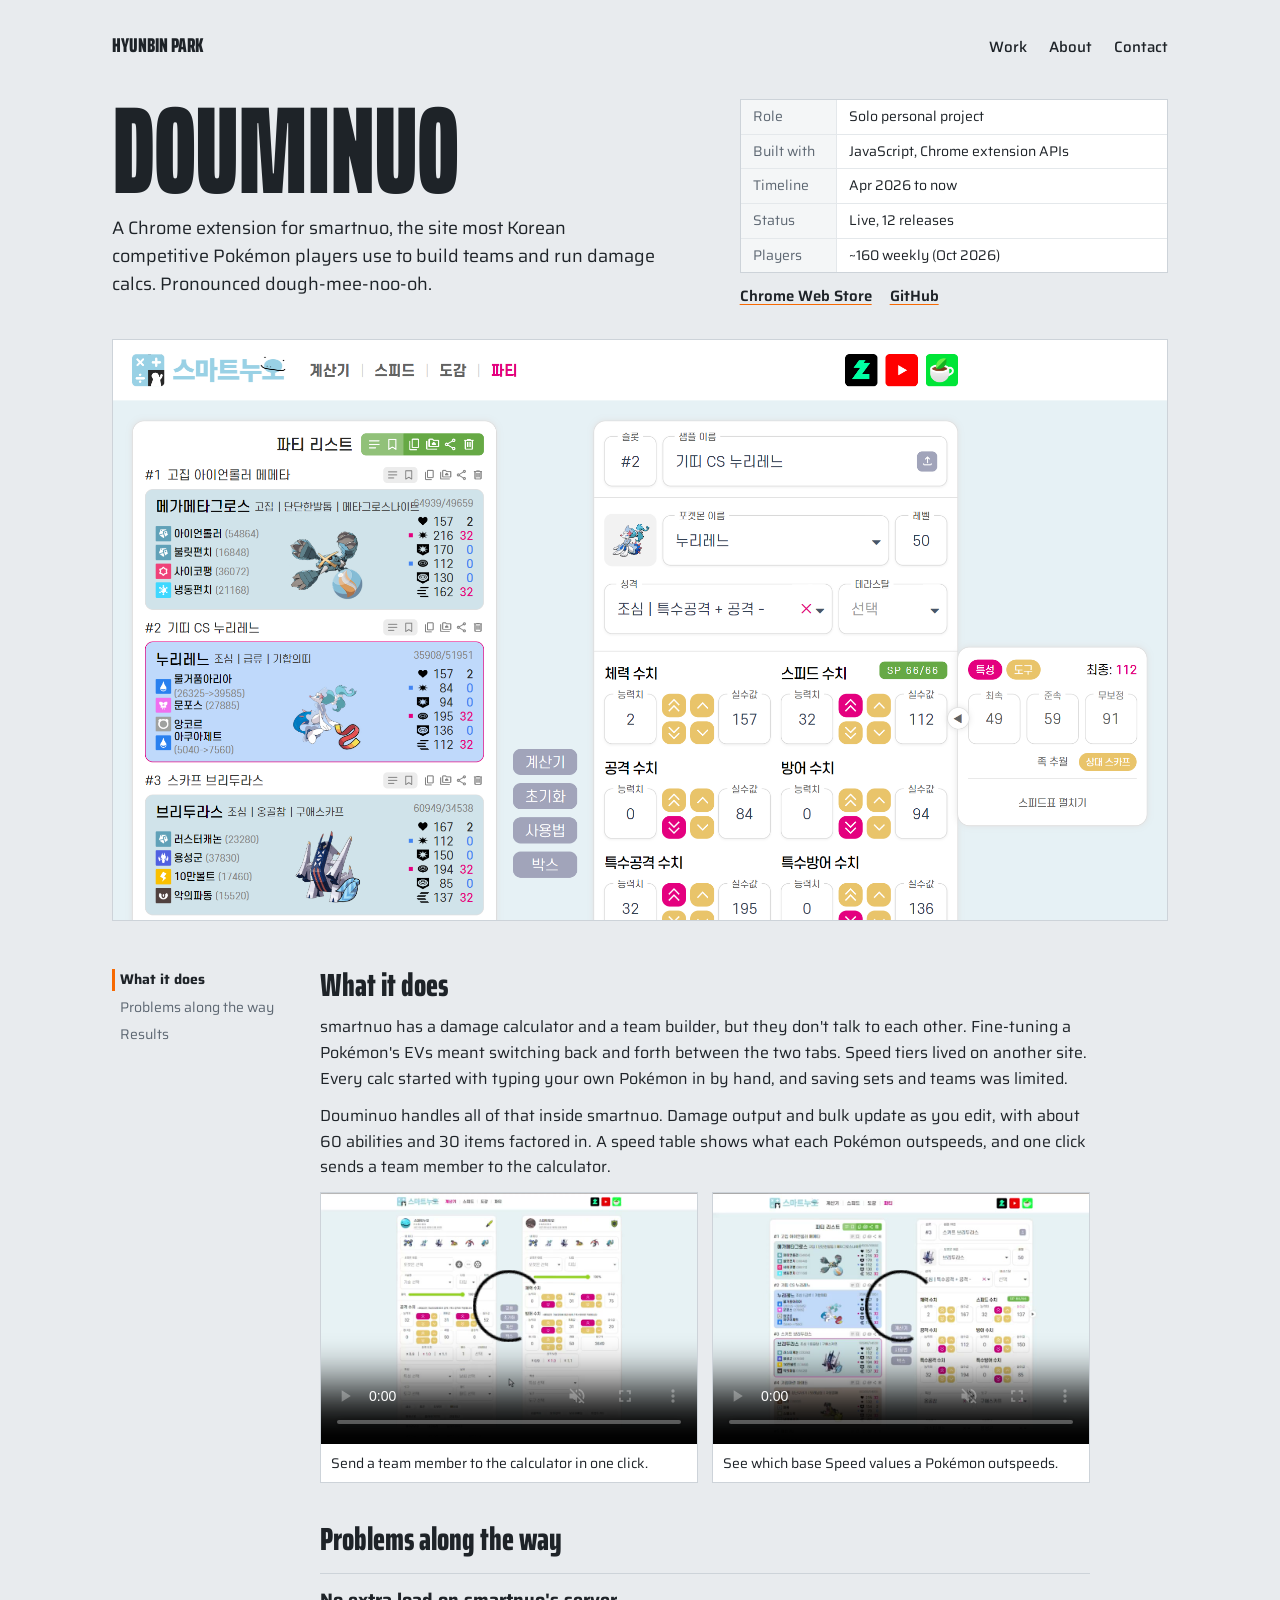
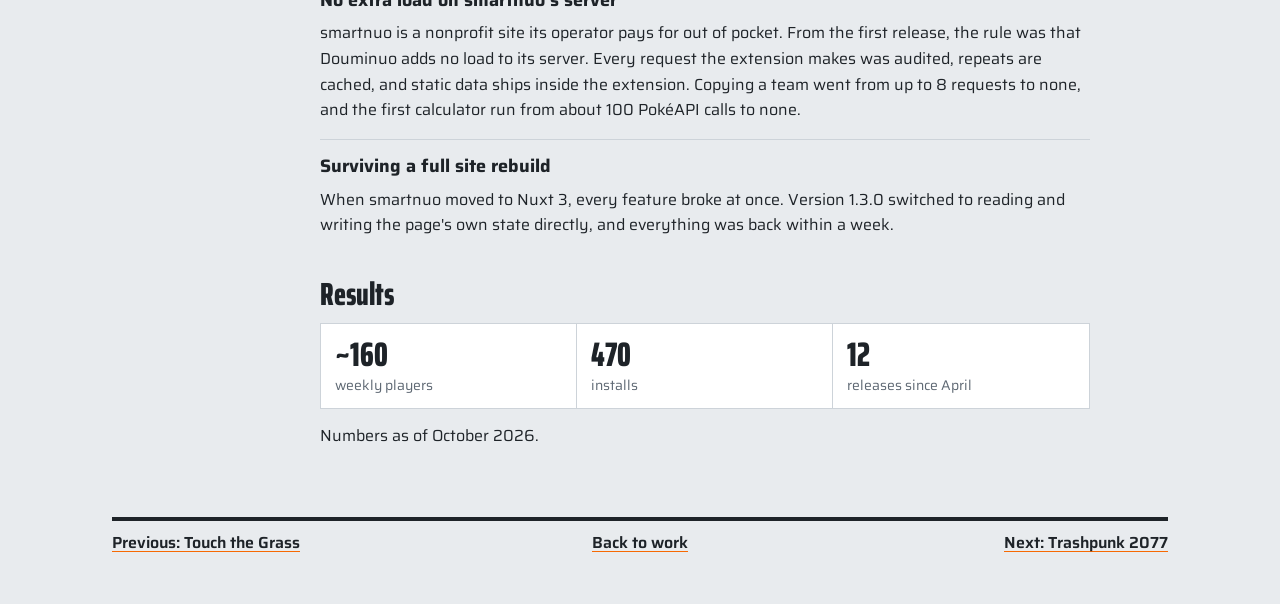
==== commit 22bbaecf: "Label Douminuo as a solo personal project and add pronunciation" ====
--- a/douminuo.html
+++ b/douminuo.html
@@ -18,11 +18,11 @@
   <header class="cs-head">
     <div>
       <h1 class="cs-title">Douminuo</h1>
-      <p class="sum">A Chrome extension for smartnuo, the site most Korean competitive Pokémon players use to build teams and run damage calcs.</p>
+      <p class="sum">A Chrome extension for smartnuo, the site most Korean competitive Pokémon players use to build teams and run damage calcs. Pronounced dough-mee-noo-oh.</p>
     </div>
     <div>
       <dl class="insp">
-        <dt>Role</dt><dd>Solo project</dd>
+        <dt>Role</dt><dd>Solo personal project</dd>
         <dt>Built with</dt><dd>JavaScript, Chrome extension APIs</dd>
         <dt>Timeline</dt><dd>Apr 2026 to now</dd>
         <dt>Status</dt><dd>Live, 12 releases</dd>
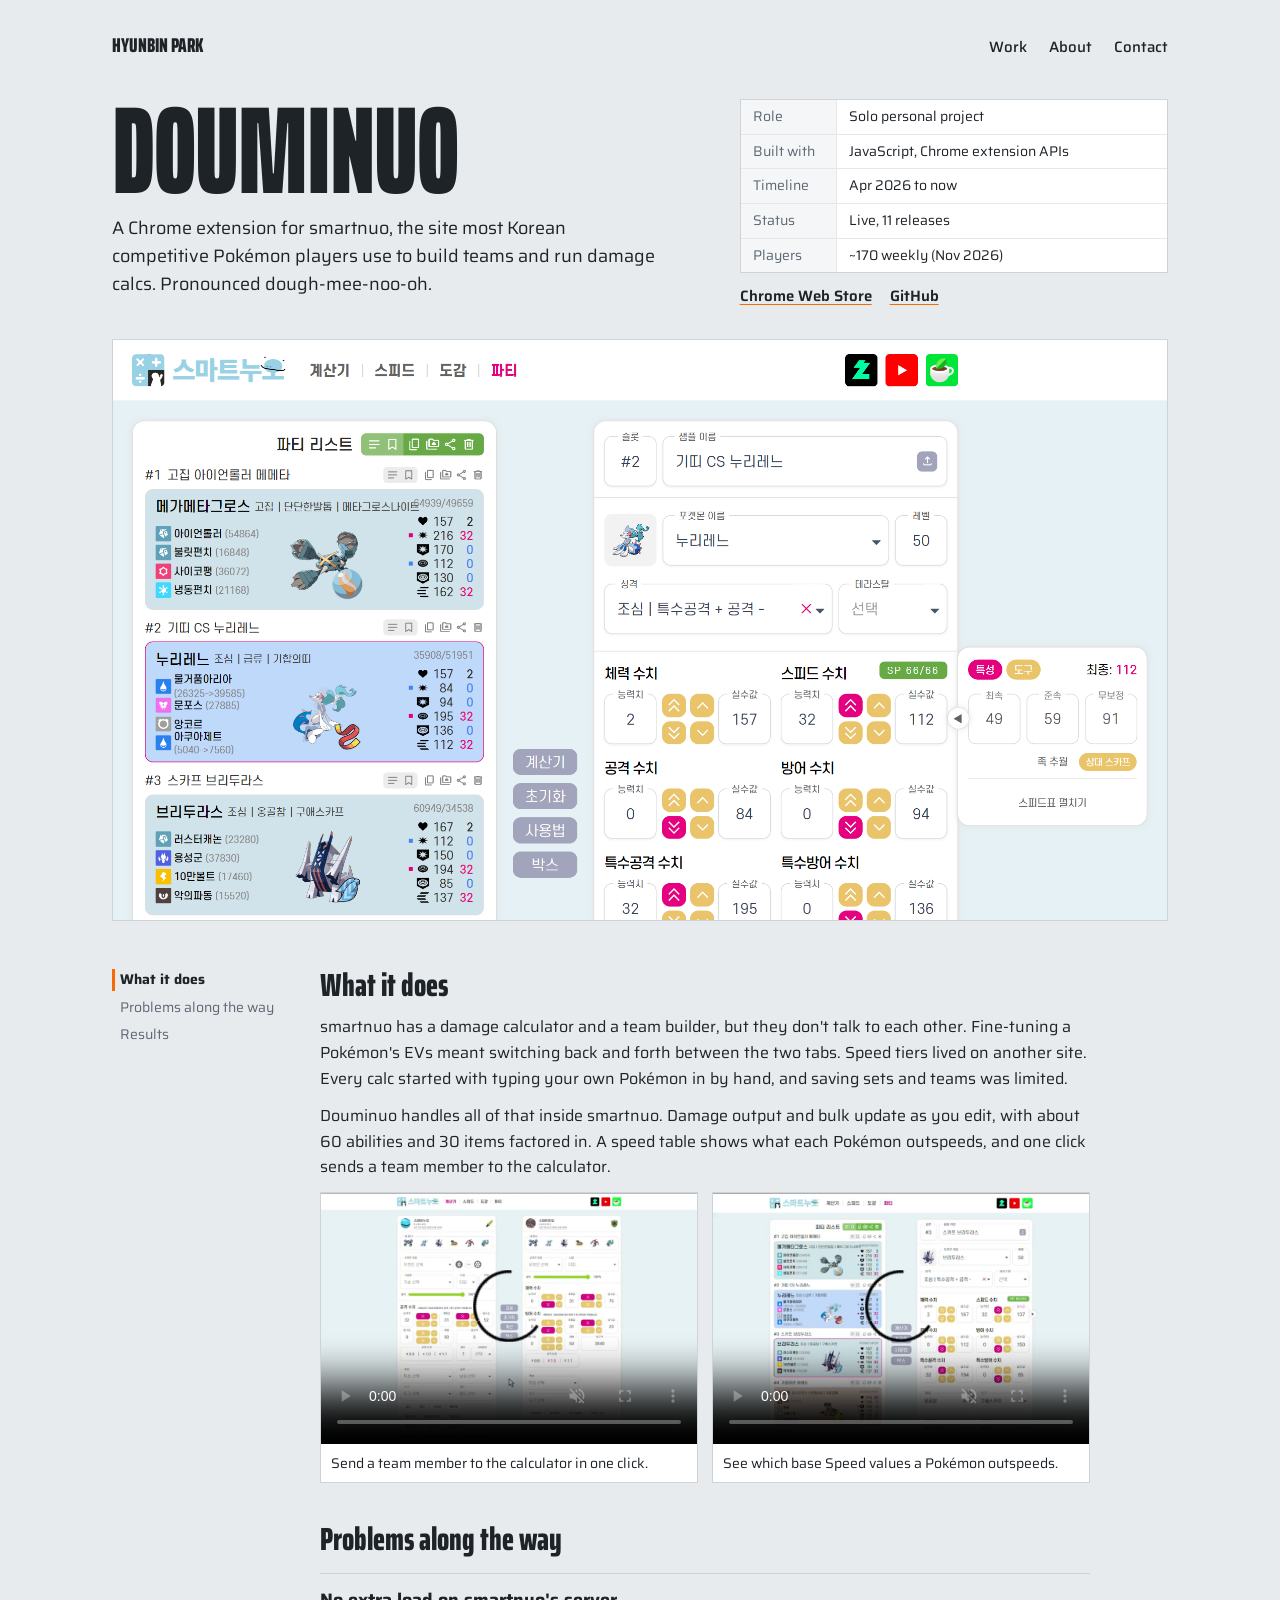
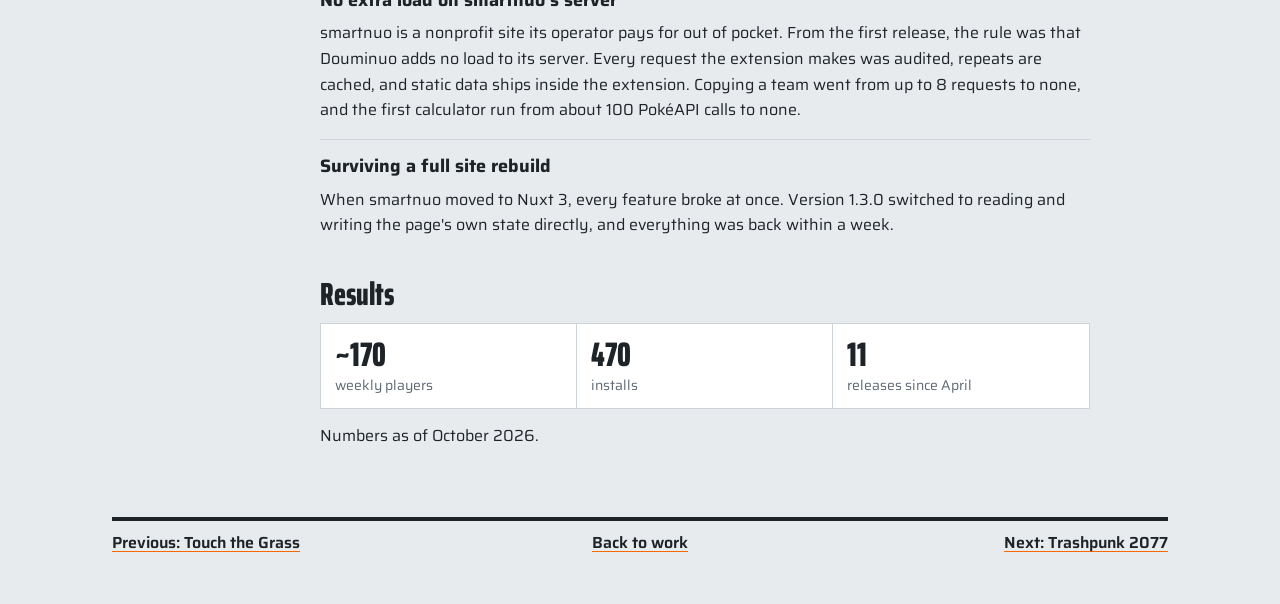
==== commit 07a0b0c2: "Update Douminuo figures: 11 releases, ~170 weekly players (Nov 2026) Co-Authored-By: Claude Opus 5.5" ====
--- a/douminuo.html
+++ b/douminuo.html
@@ -5,7 +5,7 @@
 <meta name="viewport" content="width=device-width, initial-scale=1">
 <meta name="robots" content="noindex">
 <title>Douminuo, Hyunbin Park</title>
-<meta name="description" content="Douminuo, a Chrome extension for smartnuo used weekly by about 160 competitive Pokémon players.">
+<meta name="description" content="Douminuo, a Chrome extension for smartnuo used weekly by about 170 competitive Pokémon players.">
 <link rel="preconnect" href="https://fonts.googleapis.com">
 <link rel="preconnect" href="https://fonts.gstatic.com" crossorigin>
 <link href="https://fonts.googleapis.com/css2?family=Saira:wdth,wght@50..125,300..900&display=swap" rel="stylesheet">
@@ -25,8 +25,8 @@
         <dt>Role</dt><dd>Solo personal project</dd>
         <dt>Built with</dt><dd>JavaScript, Chrome extension APIs</dd>
         <dt>Timeline</dt><dd>Apr 2026 to now</dd>
-        <dt>Status</dt><dd>Live, 12 releases</dd>
-        <dt>Players</dt><dd>~160 weekly (Oct 2026)</dd>
+        <dt>Status</dt><dd>Live, 11 releases</dd>
+        <dt>Players</dt><dd>~170 weekly (Nov 2026)</dd>
       </dl>
       <div class="links"><a href="https://chromewebstore.google.com/detail/bmgohocnliecjcefhnaakbdcfjcdmoan" target="_blank" rel="noopener">Chrome Web Store</a><a href="https://github.com/douminuo/douminuo/blob/main/README.en.md" target="_blank" rel="noopener">GitHub</a></div>
     </div>
@@ -59,9 +59,9 @@
 
       <h2 id="results">Results</h2>
       <div class="nums">
-        <div><b>~160</b>weekly players</div>
+        <div><b>~170</b>weekly players</div>
         <div><b>470</b>installs</div>
-        <div><b>12</b>releases since April</div>
+        <div><b>11</b>releases since April</div>
       </div>
       <p>Numbers as of October 2026.</p>
     </div>
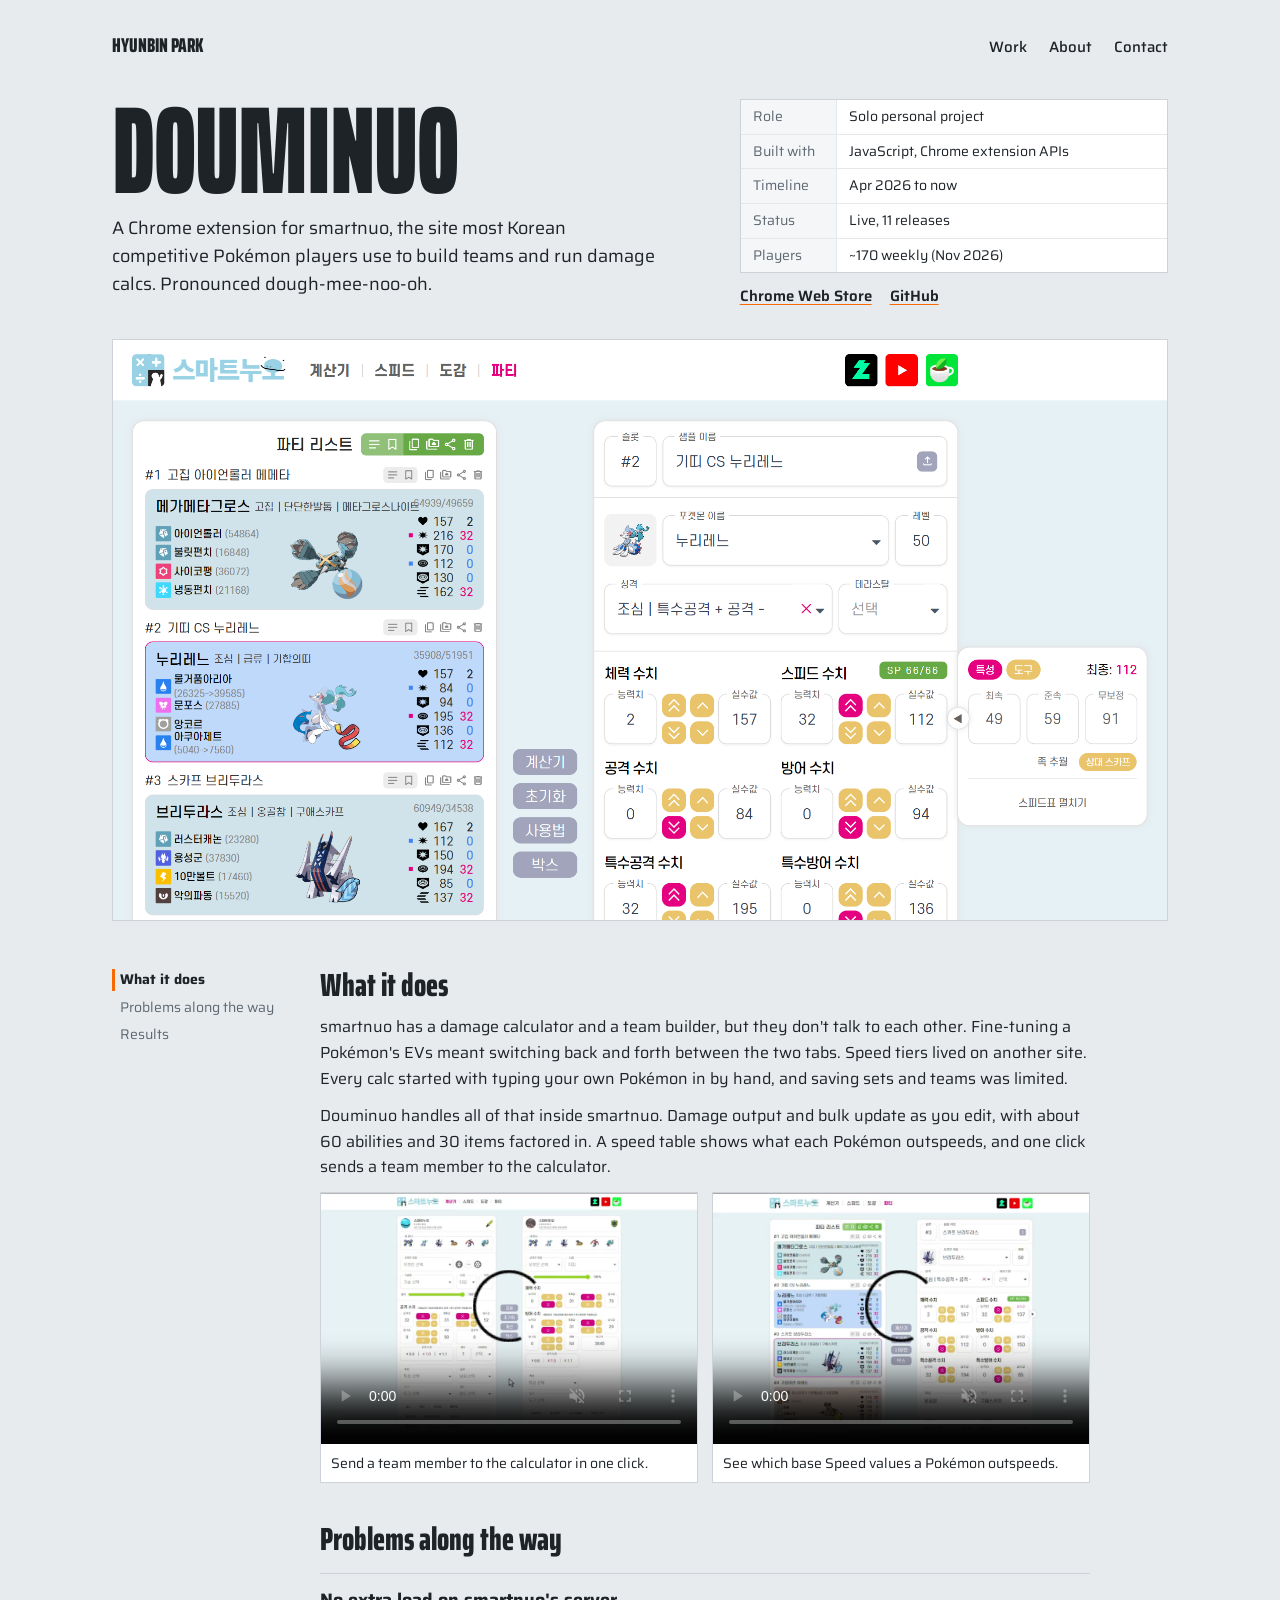
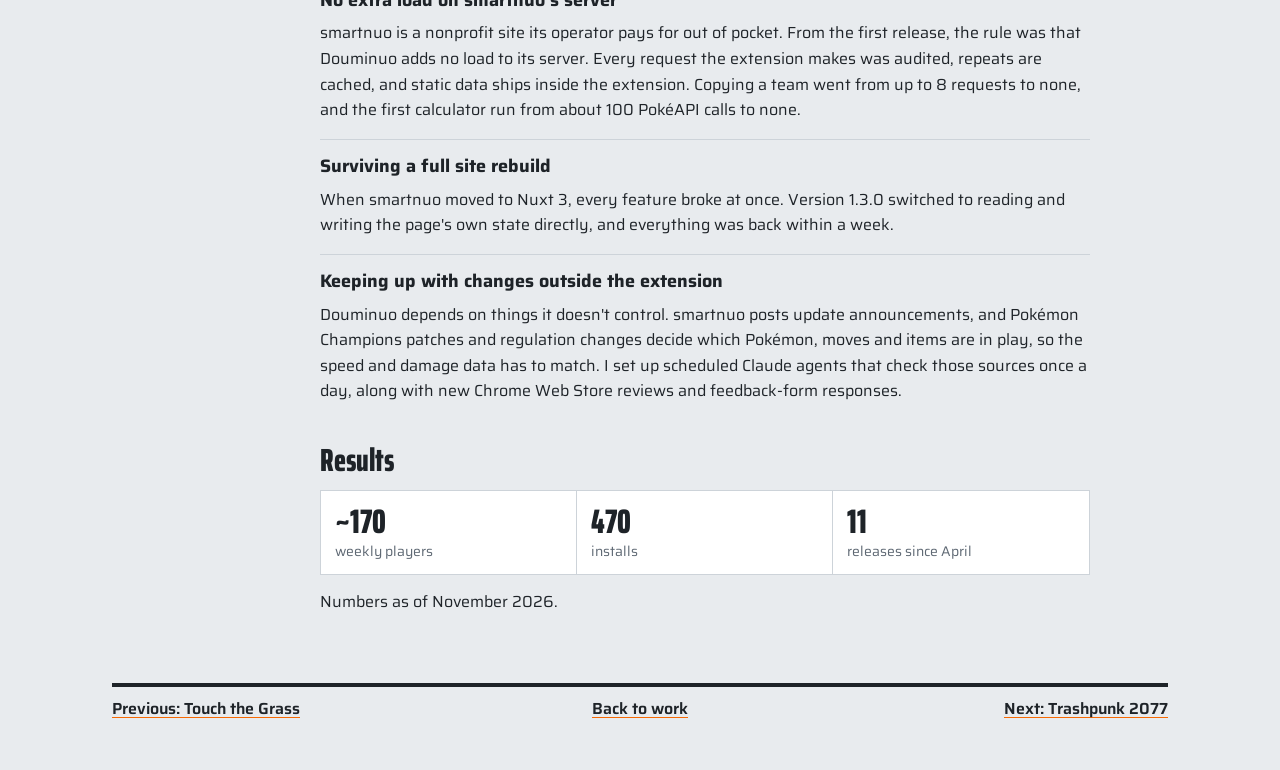
==== commit 5a35a377: "Add Douminuo update-tracking section, refresh resume Douminuo case study gets a block on the schedul" ====
--- a/douminuo.html
+++ b/douminuo.html
@@ -56,6 +56,10 @@
         <h3>Surviving a full site rebuild</h3>
         <p>When smartnuo moved to Nuxt 3, every feature broke at once. Version 1.3.0 switched to reading and writing the page's own state directly, and everything was back within a week.</p>
       </div>
+      <div class="prob">
+        <h3>Keeping up with changes outside the extension</h3>
+        <p>Douminuo depends on things it doesn't control. smartnuo posts update announcements, and Pokémon Champions patches and regulation changes decide which Pokémon, moves and items are in play, so the speed and damage data has to match. I set up scheduled Claude agents that check those sources once a day, along with new Chrome Web Store reviews and feedback-form responses.</p>
+      </div>
 
       <h2 id="results">Results</h2>
       <div class="nums">
@@ -63,7 +67,7 @@
         <div><b>470</b>installs</div>
         <div><b>11</b>releases since April</div>
       </div>
-      <p>Numbers as of October 2026.</p>
+      <p>Numbers as of November 2026.</p>
     </div>
   </main>
 
